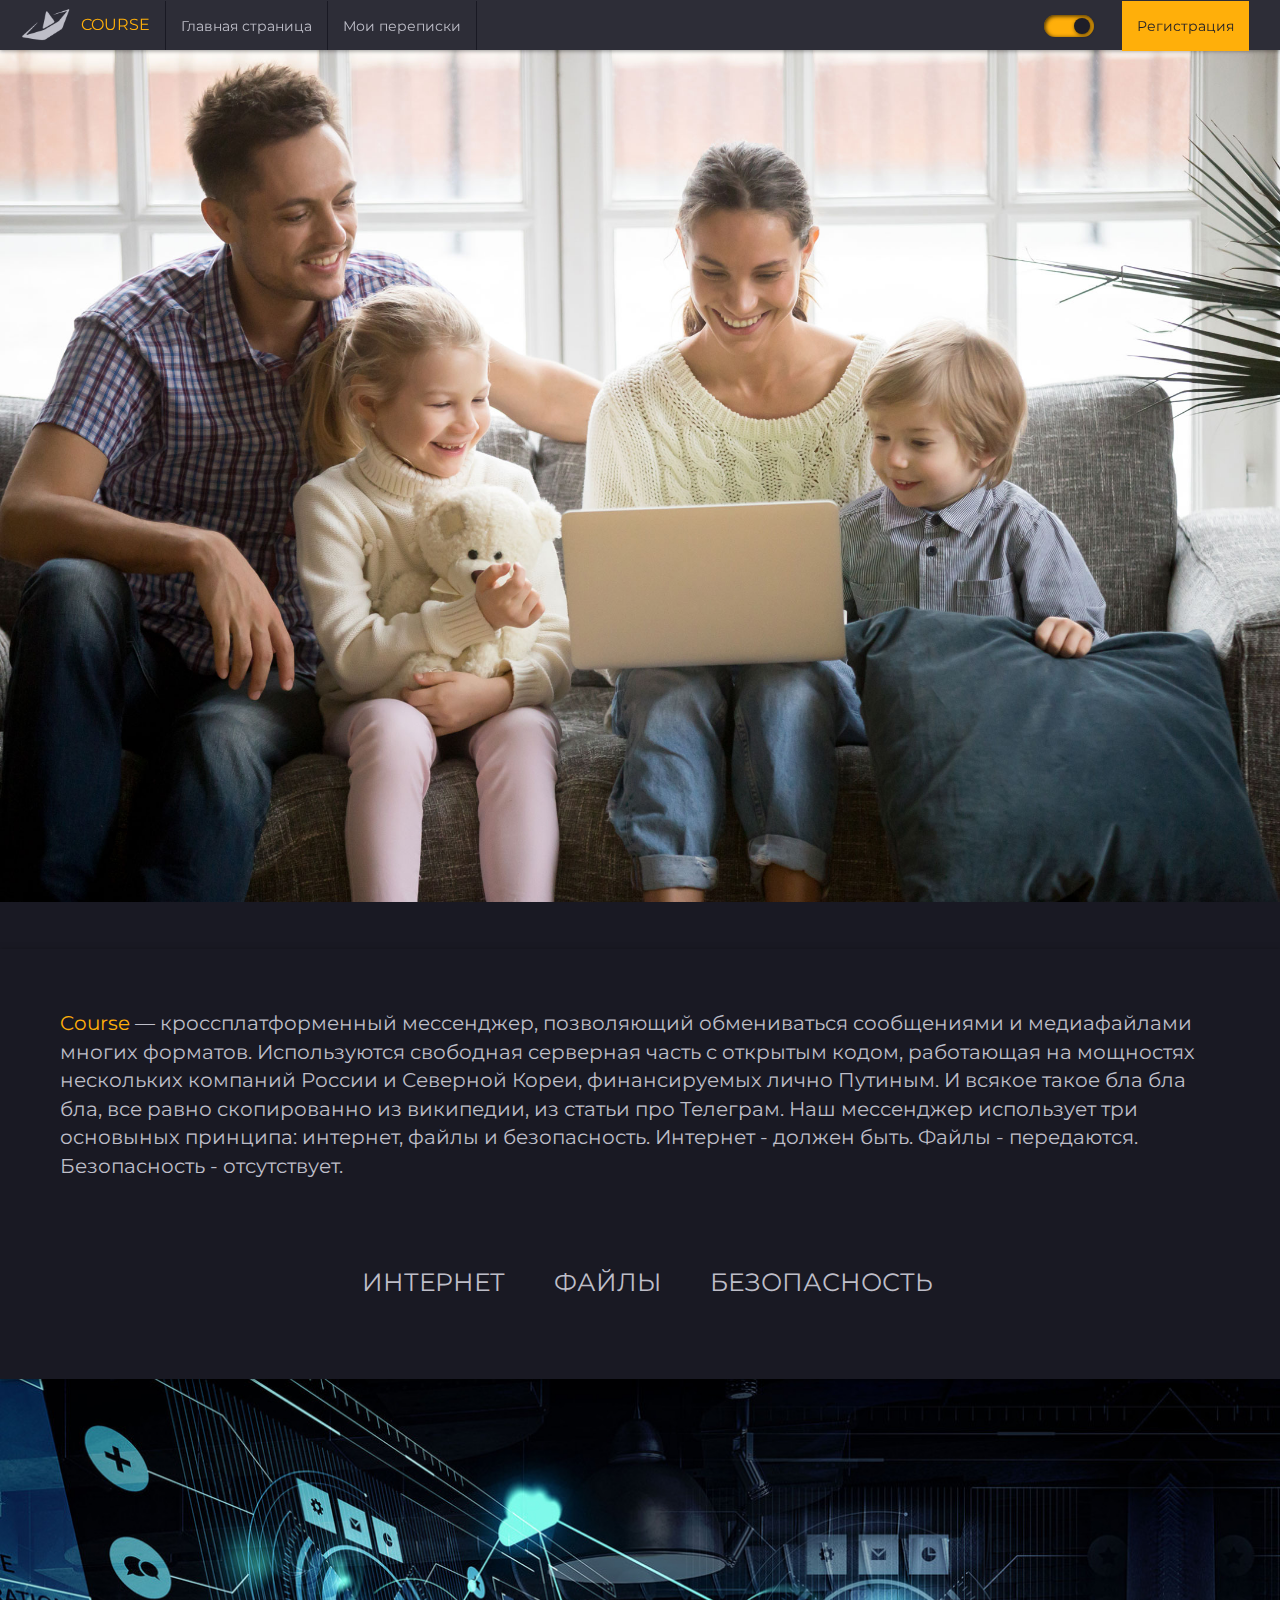
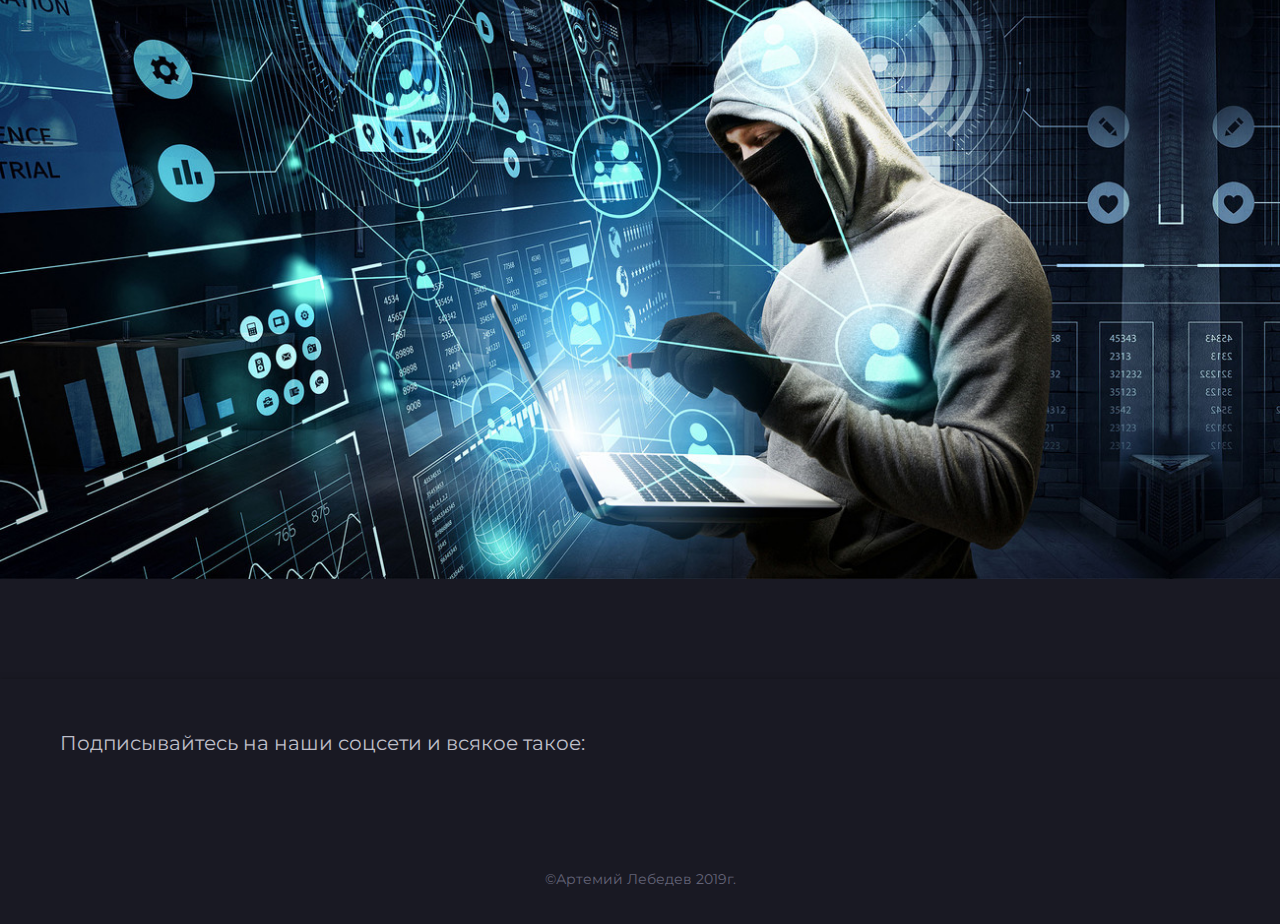
==== index.html @ b6688e8c "Add files via upload" ====
<!DOCTYPE html>
<html>
  <head>
    <title>Course</title>
    <meta charset="utf-8">
    <meta name="viewport" content="width=device-width, initial-scale=1.0">
    <!-- Bootstrap -->
    <link href="css/bootstrap.min.css" rel="stylesheet" media="screen">
    <link href="css/style.css" rel="stylesheet">
    <link href="css/main.css" rel="stylesheet">
    <link rel="stylesheet" href="https://use.fontawesome.com/releases/v5.4.1/css/all.css" integrity="sha384-5sAR7xN1Nv6T6+dT2mhtzEpVJvfS3NScPQTrOxhwjIuvcA67KV2R5Jz6kr4abQsz" crossorigin="anonymous">
    <link href="https://fonts.googleapis.com/css?family=Open+Sans+Condensed:300|Montserrat|Roboto" rel="stylesheet">
    <script src="https://ajax.googleapis.com/ajax/libs/jquery/3.3.1/jquery.min.js"></script>
  </head>
  <body>
  	<nav class="navbar">
	  <div class="container-fluid">
	    <div class="navbar-header">
	      <button type="button" class="navbar-toggle collapsed" data-toggle="collapse" data-target="#navbar-main" style="width: 44px; border: 1px solid white; ">
	        <i class="fa fa-bars" style="color: white;"></i>
	      </button>
	      <a class="logo" href="index.html" style="padding-top: 12px; padding-left: 5px; padding-bottom: 0px; padding-right: 15px;"><img src="images/logo1.png" height="50" class="d-inline-block align-top" alt=""/><span style="padding-left: 10px; color: rgb(255,175,10);">COURSE<span></a>
	    </div>
	    <div class="collapse navbar-collapse" id="navbar-main">
	      	<ul class="nav navbar-nav" style="float: left;">
	      		<li><div class="separator"></div></li>
		        <li><a href="index.html">Главная страница</a></li>
		        <li><div class="separator"></div></li>
		        <li><a href="messages.html">Мои переписки</a></li>
		        <li><div class="separator"></div></li>
	        </ul>
	        <ul class="nav navbar-nav" style="float: right;">
	        	<li><i class="fas fa-sun icon" style="float: left;"></i></li>
		        <li><div><a href="#"><div class="dt-button"><div class="btn-circle"></div></div></a></div></li>
		        <li><i class="fas fa-moon icon" style="font-size: 17px; margin-top: 17px; margin-right: 14px;"></i></li>
		        <li id="reg-button"><a href="register.html">Регистрация</a></li>
	        </il>
	    </div>
	  </div>
	</nav>
	<div class="nav-space"></div>
	<div id="course-circle">
		<div id="course-circle1">
			<img src="images/logo3.png" height="160" style="margin-left: 140px; margin-top: 60px;">
			<p id="c-name">COURSE</p>
			<p id="c-text">Это новый модный мессенджер которым уже пользуется <br> вся твоя школа</p>
		</div>
	</div>
	<div id="bg-fam">
		<div id="course-circle-d">
			<div id="course-circle1">
				<img src="images/logo3.png" height="160" style="margin-left: 140px; margin-top: 60px;">
				<p id="c-name">COURSE</p>
				<p id="c-text">Это новый модный мессенджер которым уже пользуется <br> вся твоя школа</p>
			</div>
		</div>
	</div>
	<div class="d-block">
		<span style="color: rgb(255,175,10);">Course</span> — кроссплатформенный мессенджер, позволяющий обмениваться сообщениями и медиафайлами многих форматов. Используются свободная серверная часть c открытым кодом, работающая на мощностях нескольких компаний России и Северной Кореи, финансируемых лично Путиным. И всякое такое бла бла бла, все равно скопированно из википедии, из статьи про Телеграм.
		Наш мессенджер использует три основыных принципа: интернет, файлы и безопасность. Интернет - должен быть. Файлы - передаются. Безопасность - отсутствует.<br><br><br>
		<p style="font-size: 25px; color: rgb(190,190,200); text-align: center;">
		<i class="fas fa-globe" style="font-size: 50px; color: rgb(255,175,10);"></i>&nbsp&nbspИНТЕРНЕТ&nbsp&nbsp&nbsp&nbsp
		<i class="fas fa-file-upload"style="font-size: 50px; color: rgb(255,175,10);"></i>&nbsp&nbspФАЙЛЫ&nbsp&nbsp&nbsp&nbsp
		<i class="fas fa-shield-alt" style="font-size: 50px; color: rgb(255,175,10);"></i>&nbsp&nbspБЕЗОПАСНОСТЬ</p>
	</div>
	<div id="bg-cyb">
		<div class="d-block" id="hacker">
			<div class="d-block" id="hacker-d">
				<span style="font-size: 40px; color: rgb(255,175,10);">Безопасность</span><br><br>
				Крутой хакер стоит с флешкой в руках, но взламывать то ничего и не надо. Все ключи шифрования итак валяются в свободном доступе в интернете!
			</div>
		</div>
	</div>
	<div class="d-block" style="padding-top: 50px; padding-bottom: 25px;">
		Подписывайтесь на наши соцсети и всякое такое:
		<p class="mlink" style="font-size: 50px; color: rgb(190,190,200); padding-top: 15px; padding-bottom: 15px;">
			<a href="https://vk.com" target="_blank"><i class="fab fa-vk"></i></a>&nbsp
			<a href="https://instagram.com" target="_blank"><i class="fab fa-instagram"></i>&nbsp
			<a href="https://facebook.com" target="_blank"><i class="fab fa-facebook-square"></i>&nbsp
			<a href="https://youtube.com" target="_blank"><i class="fab fa-youtube"></i>&nbsp
			<a href="https://t.me" target="_blank"><i class="fab fa-telegram-plane"></i>&nbsp
		</p>
		<p style="font-size: 14px; color: rgb(100,100,120); text-align: center;">©Артемий Лебедев 2019г.</p>
	</div>
    <script src="js/bootstrap.min.js"></script>
    <script src="js/circle-control.js"></script>
  </body>
</html>
---- css/style.css ----
﻿.navbar
{
	box-shadow: 0 1px 4px rgba(0,0,0,0.4);
	background-color: rgb(45, 45, 55);
	height: 50px;
	margin: 0 auto;
	border-radius: 0px;
	position: fixed;
	z-index: 999;
	width: 100%;
}

.navbar-nav a, .navbar a{
  color: rgb(190,190,200);
  font-family: 'Montserrat', sans-serif;
}

.dropdown:hover > .dropdown-menu { 
  display: block;
}

.dropdown-menu { 
    background-color: rgb(45, 45, 55);
    box-shadow: none;
    border-radius: 0px;
    border: none;
    font-family: 'Montserrat', sans-serif;
    font-size: 14px;
} 

.dropdown-menu a{ 
	color: white !important;
}

.nav a:hover{
	background-color: rgb(30, 30, 40) !important;
}

.open a{
	background-color: rgba(0,0,0,0.33) !important;
}

body
{
	background-color: rgb(25, 25, 35);
}

.separator{
	height: 49px;
	width: 1px;
	background-color: rgb(25, 25, 35);
}

a{
	text-decoration: none !important;
}

.logo{
	font-size: 16px;
}

.dt-button{
	margin-left: 12px;
	margin-top: 14px;
	border-radius: 100px;
	height: 22px;
	width: 50px;
	background-color: rgb(255,175,10);
	box-shadow: inset 1px 1px 4px rgba(0,0,0,0.8);
	padding-top: 3px;
}

.icon{
	color: rgb(190,190,200);
	font-size: 20px;
	margin-left: 14px;
	margin-top: 14px;
}

.btn-circle{
	width: 16px;
	height: 16px;
	border-radius: 100px;
	box-shadow: 1px 1px 4px rgba(0,0,0,0.7);
	background-color: rgb(30, 30, 40);
	margin-left: 30px;
}

#reg-button a{
	background-color: rgb(255,175,10); 
	color: rgb(30,30,40);
}

#reg-button a:hover{
	background-color: rgb(220,150,0) !important;
}

.nav-space{
	height: 49px;
	width: 100%;
}
---- css/main.css ----
﻿#bg-fam{
	background: url(../images/family.jpg) no-repeat;
	background-size: 100%;
	height: 900px;
	width: 100%;
	z-index: -999;
}

#bg-cyb{
	position: relative;
	background: url(../images/cyber.jpg) no-repeat;
	background-size: 100%;
	height: 900px;
	width: 100%;
	z-index: -999;
	padding-top: 150px; 
}

#course-circle{
	display: none;
	animation: app 0.5s 1 ease-in-out;
	position: fixed;
	z-index: 998;
	margin: 0 auto;
	font-family: 'Montserrat', sans-serif;
	background-color: rgb(255,175,10);
	border-radius: 500px;
	width: 500px;
	height: 500px;
	box-shadow: 0px 2px 6px rgba(0,0,0,0.5);
	padding-top: 5px;
}

#course-circle-d{
	position: absolute;
	z-index: 998;
	font-family: 'Montserrat', sans-serif;
	background-color: rgb(255,175,10);
	border-radius: 500px;
	width: 500px;
	height: 500px;
	box-shadow: 0px 2px 6px rgba(0,0,0,0.5);
	padding-top: 5px;
	display: none;
}

#course-circle1{
	background-color: rgb(45,45,55);
	border-radius: 500px;
	width: 490px;
	height: 490px;
	margin-left: 5px;
	padding-right: 20px;
	padding-left: 20px;
}

#c-name{
	color: rgb(255,175,10);	
	font-size: 40px;
	text-align: center;
}

#c-text{
	color: rgb(190,190,200);
	font-size: 25px;
	text-align: center;
}

.d-block{
	position: relative;
	background-color: rgb(25,25,35);
	width: 100%;
	padding: 60px;
	font-family: 'Montserrat', sans-serif;
	color: rgb(190,190,200);
	font-size: 20px;
	box-shadow: 0px 2px 6px rgba(0,0,0,0.5);
}

#hacker {
	width: 40%;
	margin-left: 50px;
	background-color: rgb(255,175,10);
	padding: 5px;
	opacity: 0;
}

.hacker-anim {
	opacity: 1 !important;
	animation: hacker-app 0.5s 1 ease-in-out;
}

#hacker-d {
	width: 100%;
	background-color: rgb(25,25,35);
	box-shadow: none;
}

@keyframes hacker-app {
	from {
		opacity: 0;
		margin-left: 0;
	}
	to {
		opacity: 1;
		margin-left: 50px;
	}
}

@keyframes app {
	from {
		opacity: 0;
	}
	to {
		opacity: 1;
	}
}

.mlink a{
	transition: color 0.2s ease-in-out;
	color: rgb(190,190,200);
}

.mlink a:hover {
	color: rgb(255,175,10);
}
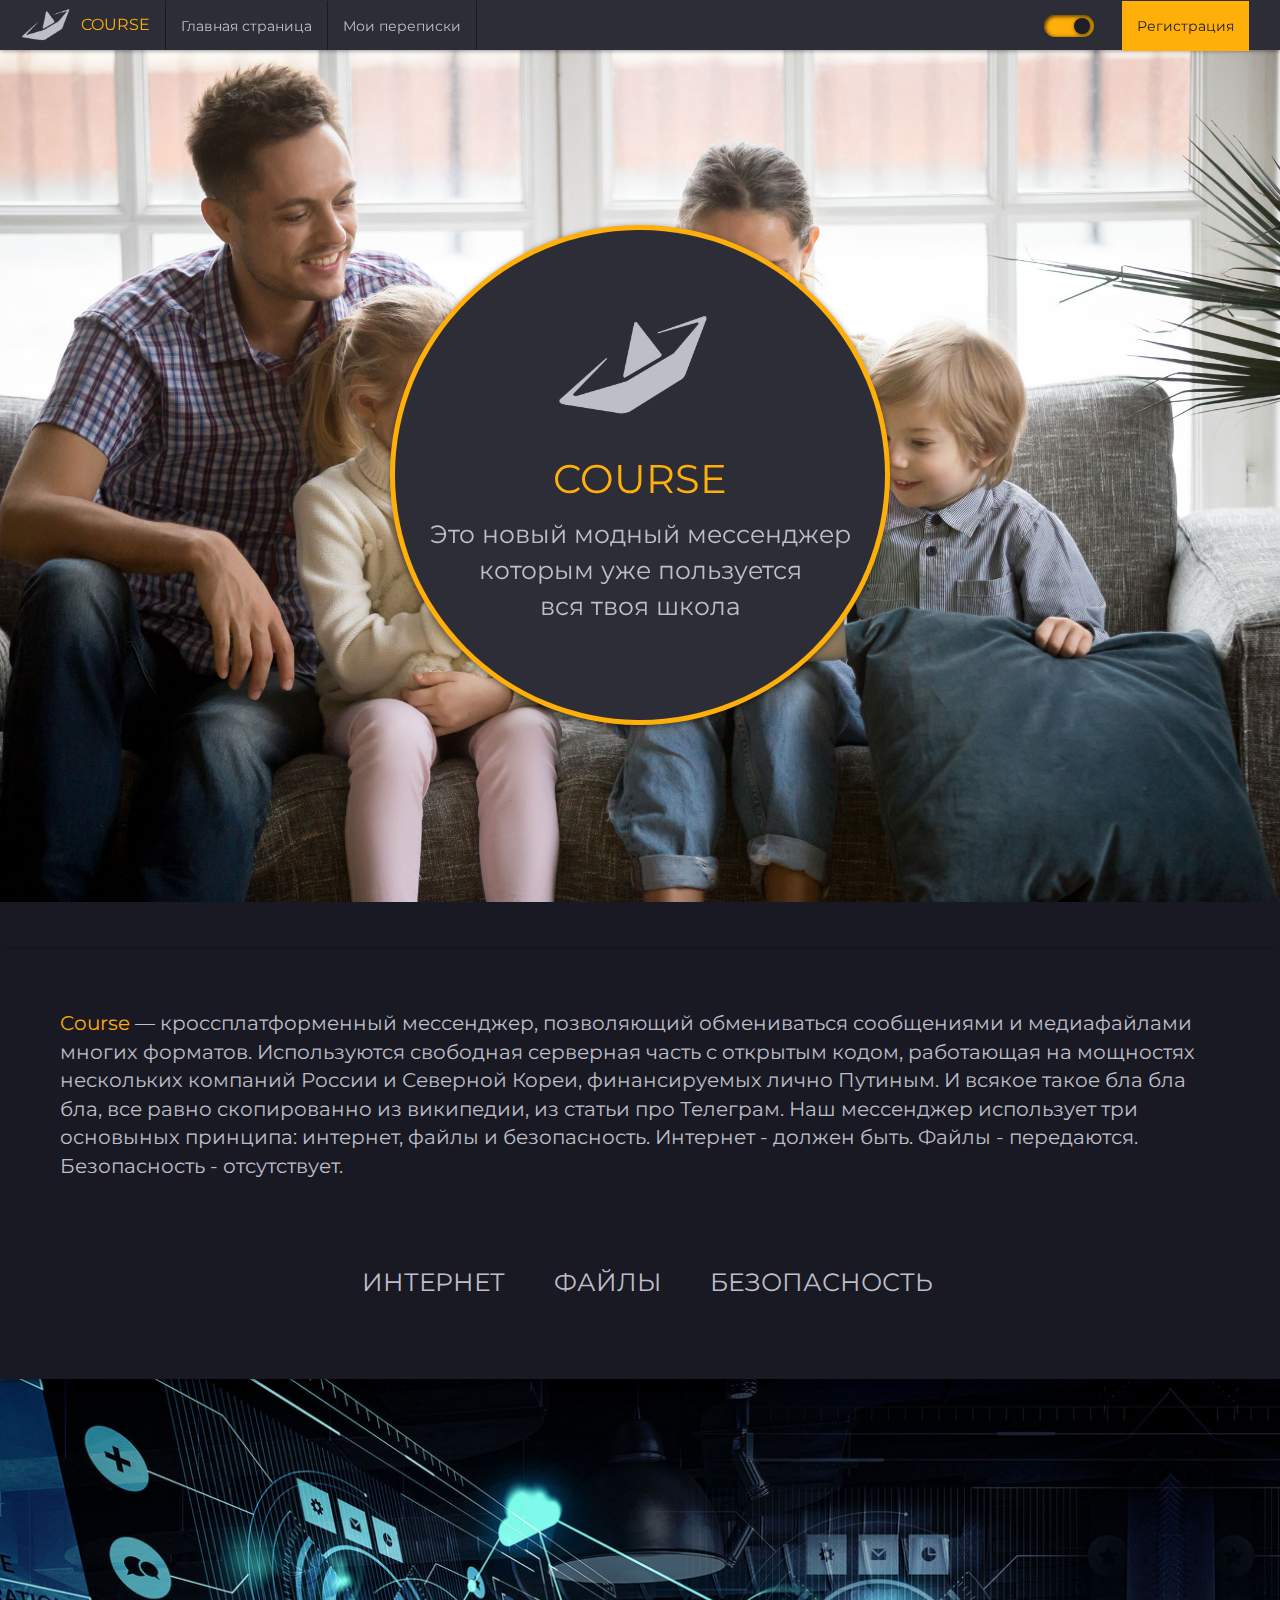
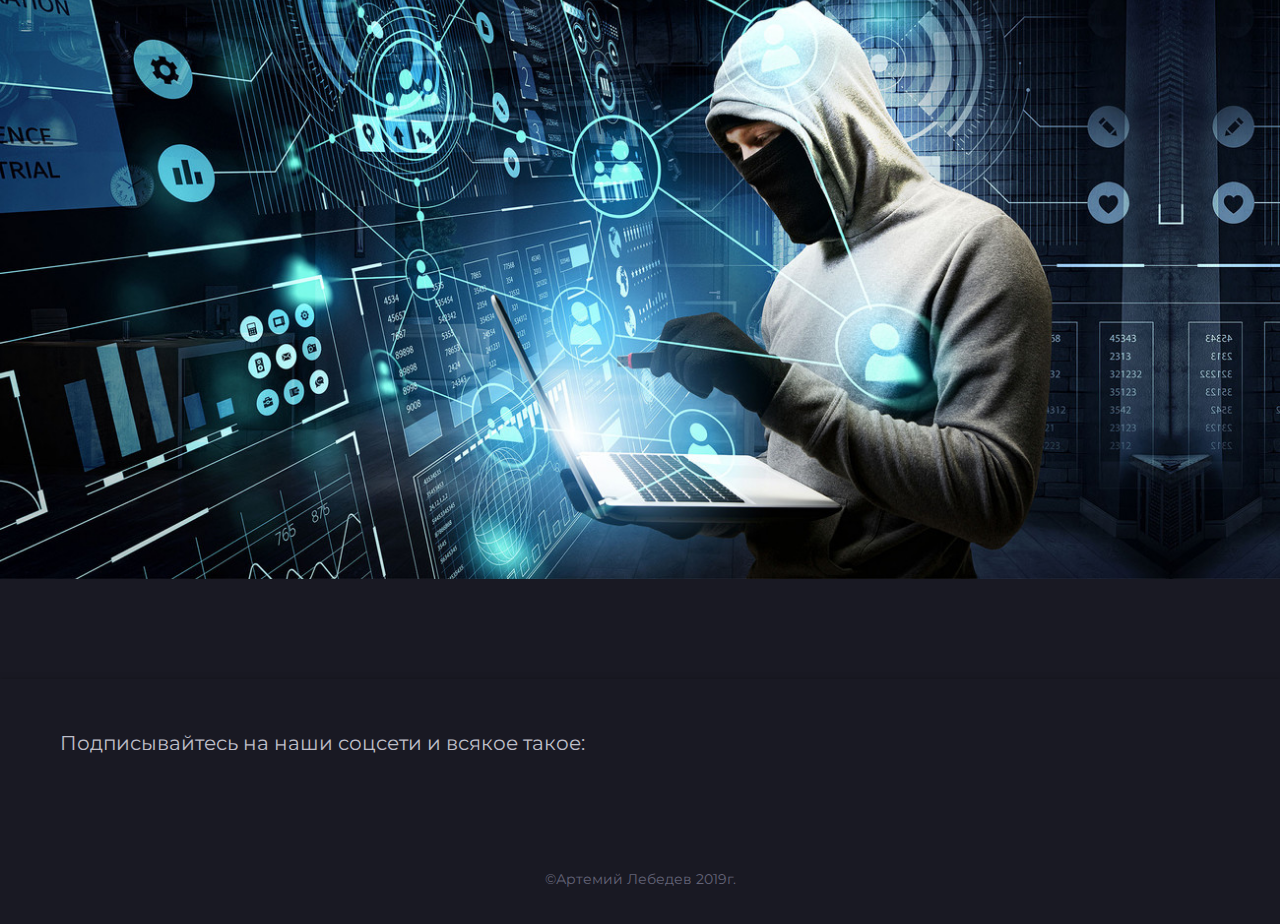
==== commit 2e5d0be9: "Add files via upload" ====
--- a/index.html
+++ b/index.html
@@ -83,6 +83,6 @@
 		<p style="font-size: 14px; color: rgb(100,100,120); text-align: center;">©Артемий Лебедев 2019г.</p>
 	</div>
     <script src="js/bootstrap.min.js"></script>
-    <script src="js/circle-control.js"></script>
+    <script src="js/main-control.js"></script>
   </body>
 </html>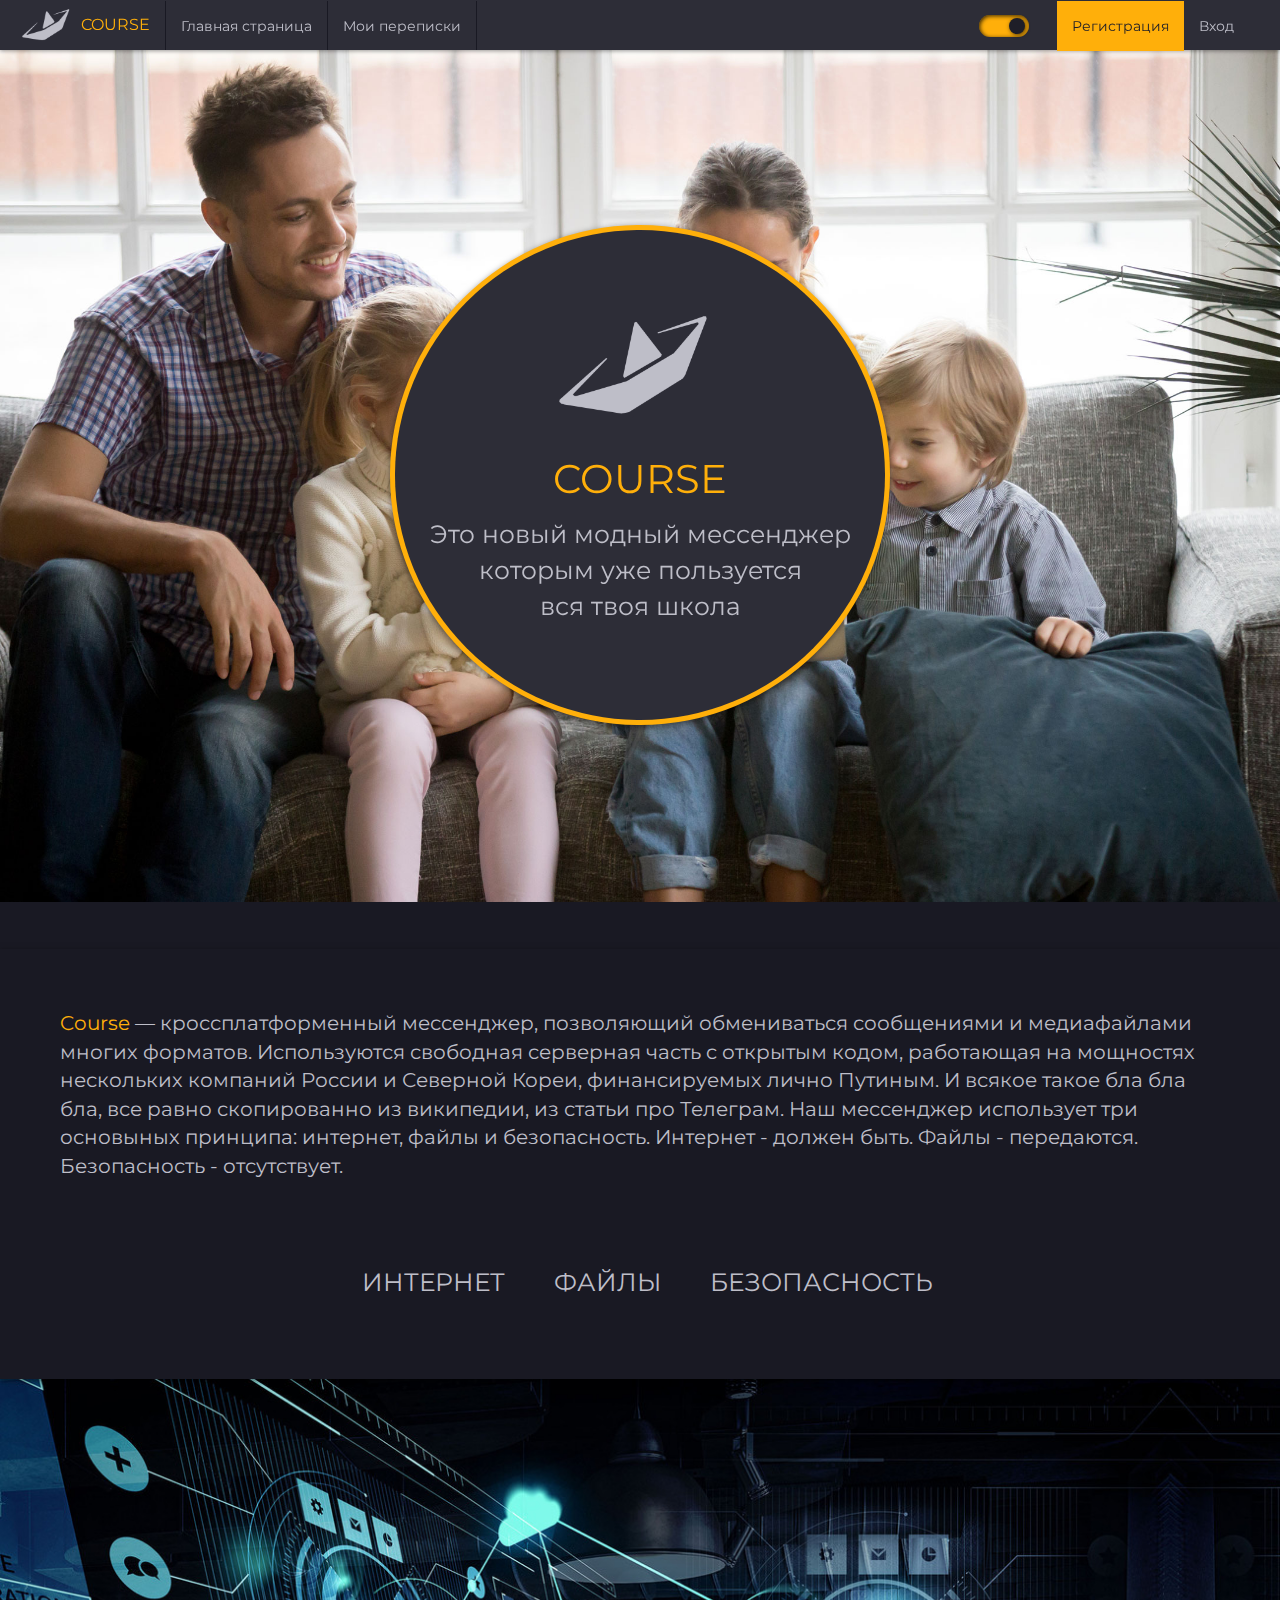
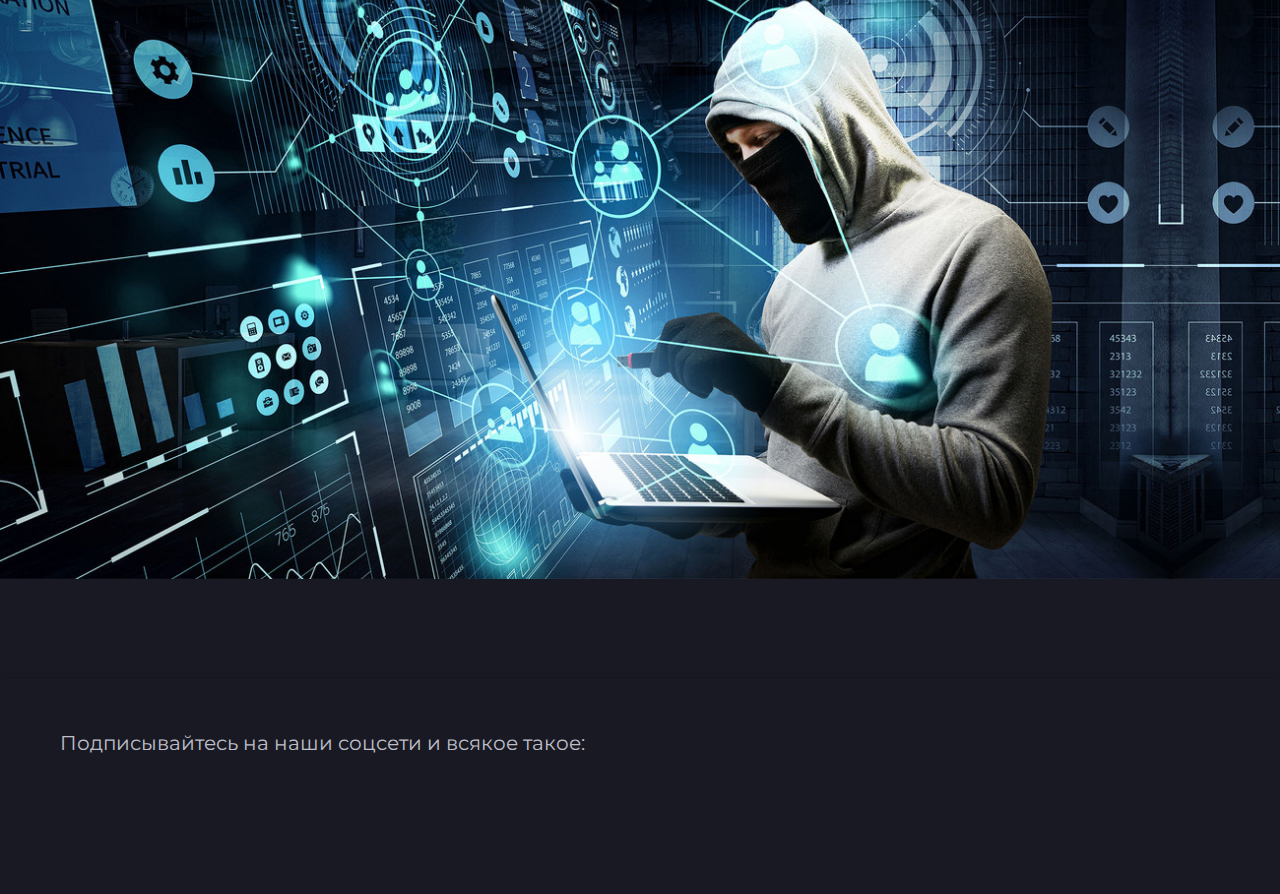
==== commit 2e06ea43: "Add files via upload" ====
--- a/index.html
+++ b/index.html
@@ -34,6 +34,7 @@
 		        <li><div><a href="#"><div class="dt-button"><div class="btn-circle"></div></div></a></div></li>
 		        <li><i class="fas fa-moon icon" style="font-size: 17px; margin-top: 17px; margin-right: 14px;"></i></li>
 		        <li id="reg-button"><a href="register.html">Регистрация</a></li>
+		        <li><a href="signin.html">Вход</a></li>
 	        </il>
 	    </div>
 	  </div>
@@ -75,12 +76,11 @@
 		Подписывайтесь на наши соцсети и всякое такое:
 		<p class="mlink" style="font-size: 50px; color: rgb(190,190,200); padding-top: 15px; padding-bottom: 15px;">
 			<a href="https://vk.com" target="_blank"><i class="fab fa-vk"></i></a>&nbsp
-			<a href="https://instagram.com" target="_blank"><i class="fab fa-instagram"></i>&nbsp
-			<a href="https://facebook.com" target="_blank"><i class="fab fa-facebook-square"></i>&nbsp
-			<a href="https://youtube.com" target="_blank"><i class="fab fa-youtube"></i>&nbsp
-			<a href="https://t.me" target="_blank"><i class="fab fa-telegram-plane"></i>&nbsp
+			<a href="https://instagram.com" target="_blank"><i class="fab fa-instagram"></i></a>&nbsp
+			<a href="https://facebook.com" target="_blank"><i class="fab fa-facebook-square"></i></a>&nbsp
+			<a href="https://youtube.com" target="_blank"><i class="fab fa-youtube"></i></a>&nbsp
+			<a href="https://t.me" target="_blank"><i class="fab fa-telegram-plane"></i></a>&nbsp
 		</p>
-		<p style="font-size: 14px; color: rgb(100,100,120); text-align: center;">©Артемий Лебедев 2019г.</p>
 	</div>
     <script src="js/bootstrap.min.js"></script>
     <script src="js/main-control.js"></script>
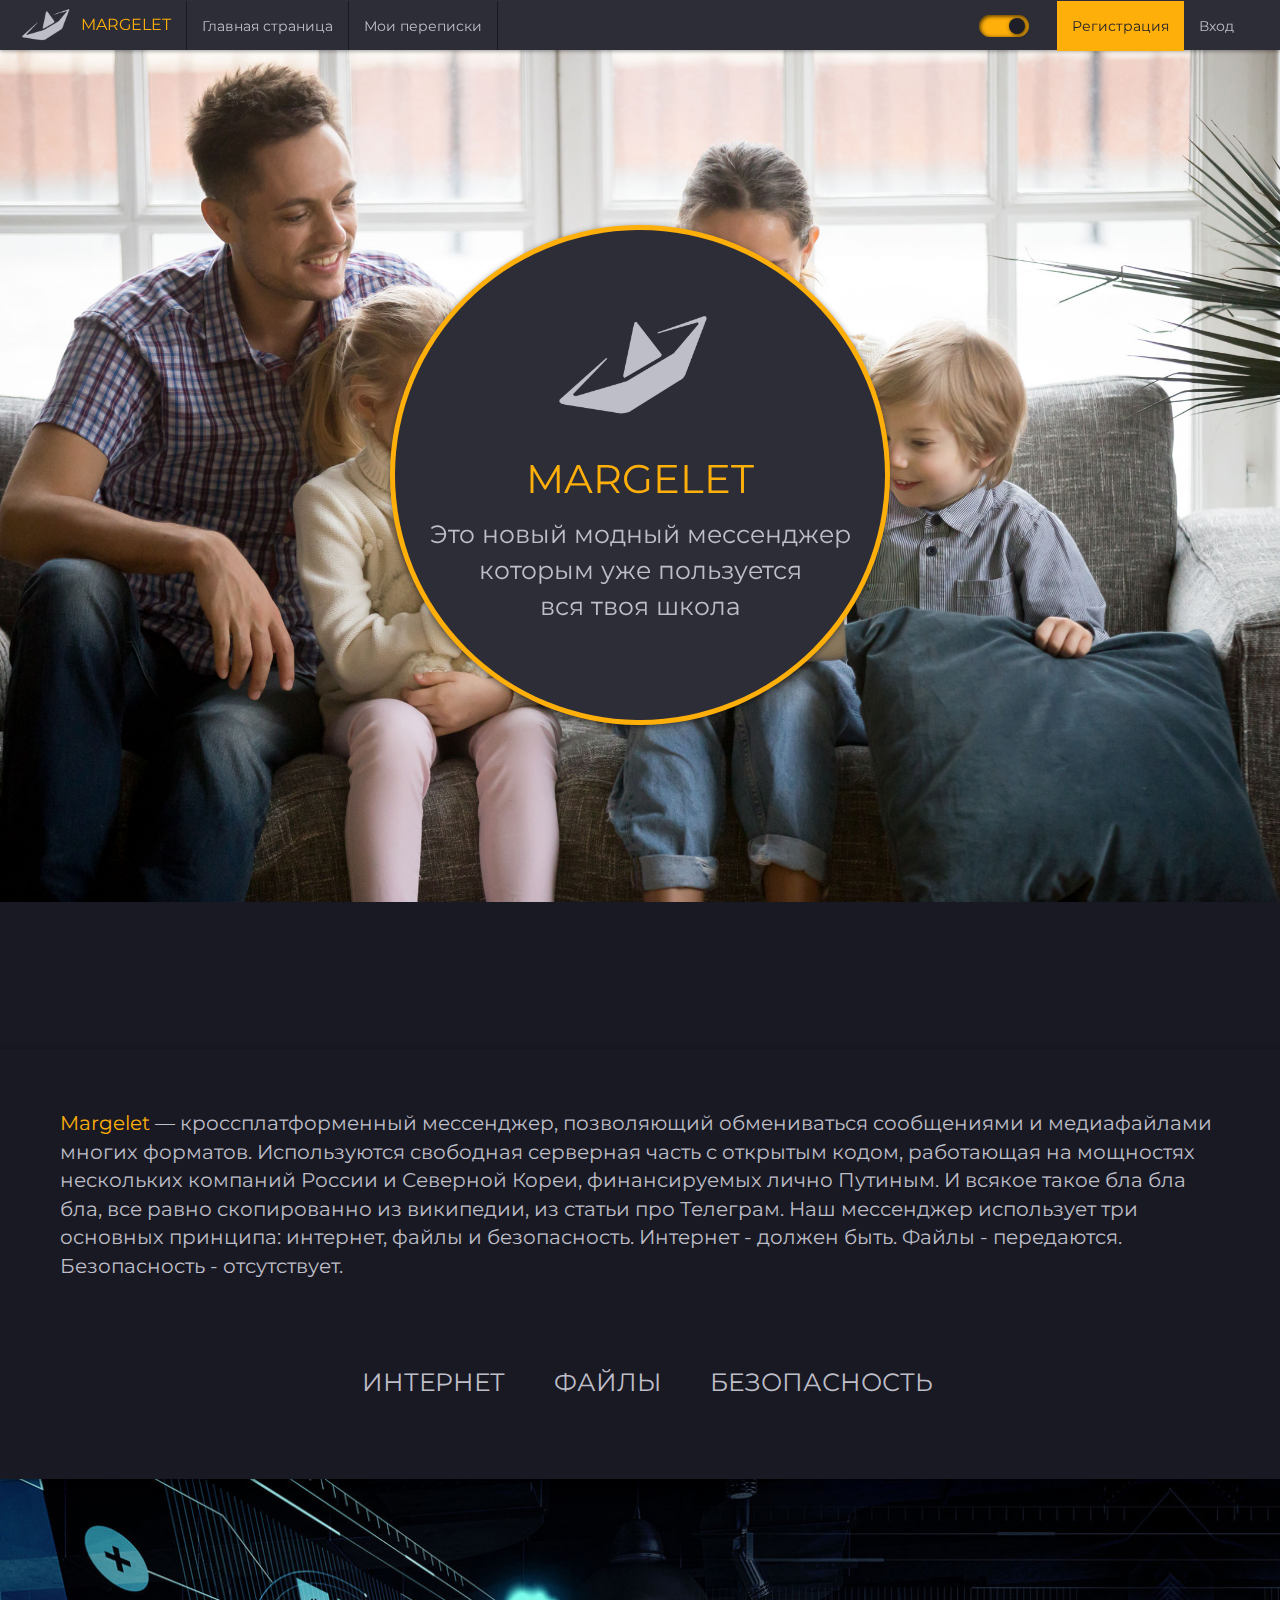
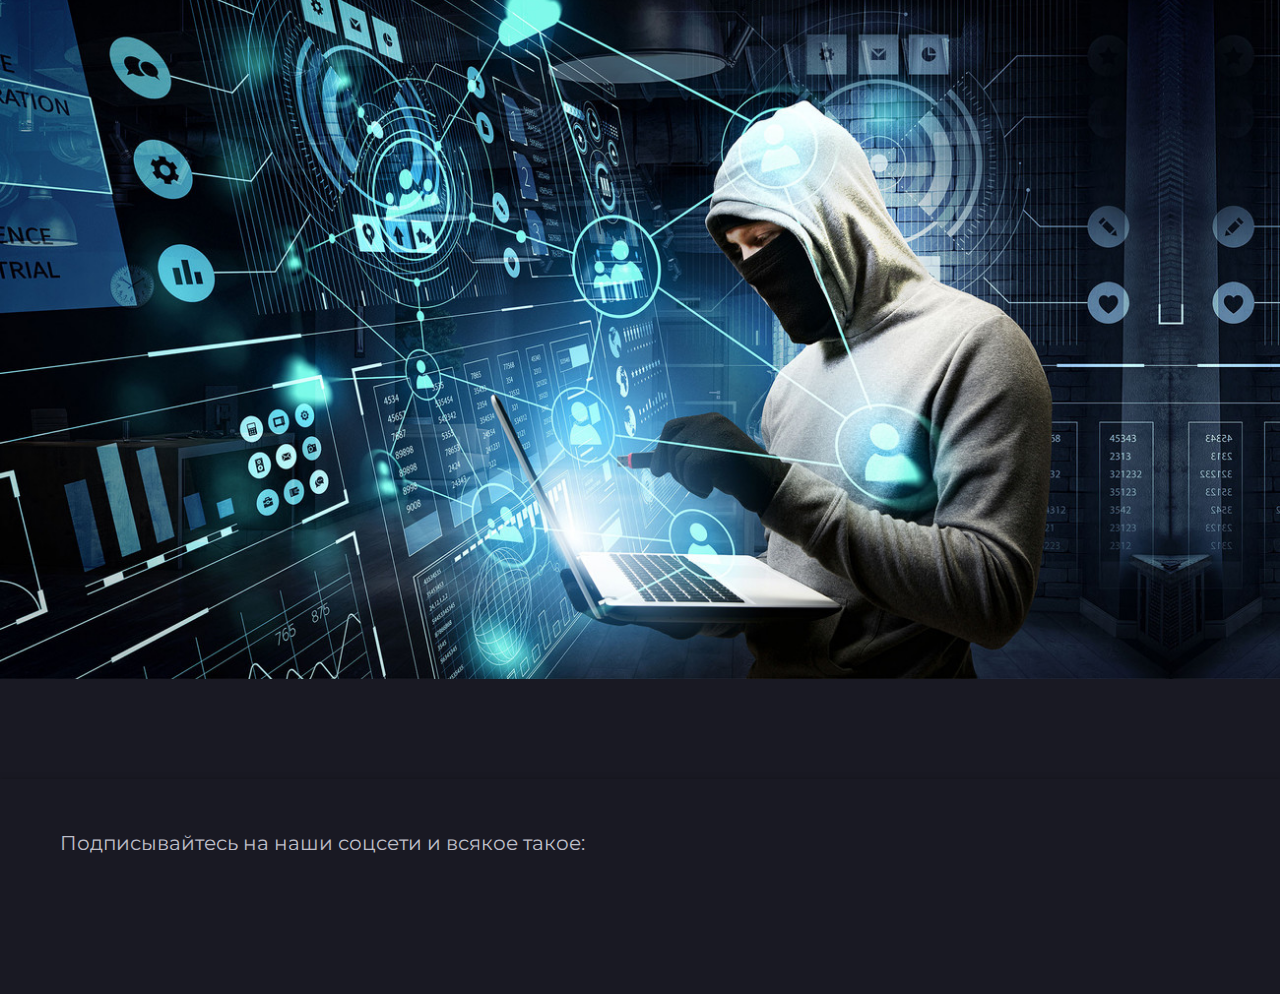
==== commit c4c87a3c: "Add files via upload" ====
--- a/index.html
+++ b/index.html
@@ -1,7 +1,7 @@
 <!DOCTYPE html>
 <html>
   <head>
-    <title>Course</title>
+    <title>Margelet</title>
     <meta charset="utf-8">
     <meta name="viewport" content="width=device-width, initial-scale=1.0">
     <!-- Bootstrap -->
@@ -19,15 +19,15 @@
 	      <button type="button" class="navbar-toggle collapsed" data-toggle="collapse" data-target="#navbar-main" style="width: 44px; border: 1px solid white; ">
 	        <i class="fa fa-bars" style="color: white;"></i>
 	      </button>
-	      <a class="logo" href="index.html" style="padding-top: 12px; padding-left: 5px; padding-bottom: 0px; padding-right: 15px;"><img src="images/logo1.png" height="50" class="d-inline-block align-top" alt=""/><span style="padding-left: 10px; color: rgb(255,175,10);">COURSE<span></a>
+	      <a class="logo" href="index.html" style="padding-top: 12px; padding-left: 5px; padding-bottom: 0px; padding-right: 15px;"><img src="images/logo1.png" height="50" class="d-inline-block align-top" alt=""/><span style="padding-left: 10px; color: rgb(255,175,10);">MARGELET<span></a>
 	    </div>
 	    <div class="collapse navbar-collapse" id="navbar-main">
 	      	<ul class="nav navbar-nav" style="float: left;">
-	      		<li><div class="separator"></div></li>
+	      		<li><div class="separator-r"></div></li>
 		        <li><a href="index.html">Главная страница</a></li>
-		        <li><div class="separator"></div></li>
+		        <li><div class="separator-r"></div></li>
 		        <li><a href="messages.html">Мои переписки</a></li>
-		        <li><div class="separator"></div></li>
+		        <li><div class="separator-l"></div></li>
 	        </ul>
 	        <ul class="nav navbar-nav" style="float: right;">
 	        	<li><i class="fas fa-sun icon" style="float: left;"></i></li>
@@ -43,7 +43,7 @@
 	<div id="course-circle">
 		<div id="course-circle1">
 			<img src="images/logo3.png" height="160" style="margin-left: 140px; margin-top: 60px;">
-			<p id="c-name">COURSE</p>
+			<p id="c-name">MARGELET</p>
 			<p id="c-text">Это новый модный мессенджер которым уже пользуется <br> вся твоя школа</p>
 		</div>
 	</div>
@@ -51,14 +51,14 @@
 		<div id="course-circle-d">
 			<div id="course-circle1">
 				<img src="images/logo3.png" height="160" style="margin-left: 140px; margin-top: 60px;">
-				<p id="c-name">COURSE</p>
+				<p id="c-name">MARGELET</p>
 				<p id="c-text">Это новый модный мессенджер которым уже пользуется <br> вся твоя школа</p>
 			</div>
 		</div>
 	</div>
 	<div class="d-block">
-		<span style="color: rgb(255,175,10);">Course</span> — кроссплатформенный мессенджер, позволяющий обмениваться сообщениями и медиафайлами многих форматов. Используются свободная серверная часть c открытым кодом, работающая на мощностях нескольких компаний России и Северной Кореи, финансируемых лично Путиным. И всякое такое бла бла бла, все равно скопированно из википедии, из статьи про Телеграм.
-		Наш мессенджер использует три основыных принципа: интернет, файлы и безопасность. Интернет - должен быть. Файлы - передаются. Безопасность - отсутствует.<br><br><br>
+		<span style="color: rgb(255,175,10);">Margelet</span> — кроссплатформенный мессенджер, позволяющий обмениваться сообщениями и медиафайлами многих форматов. Используются свободная серверная часть c открытым кодом, работающая на мощностях нескольких компаний России и Северной Кореи, финансируемых лично Путиным. И всякое такое бла бла бла, все равно скопированно из википедии, из статьи про Телеграм.
+		Наш мессенджер использует три основных принципа: интернет, файлы и безопасность. Интернет - должен быть. Файлы - передаются. Безопасность - отсутствует.<br><br><br>
 		<p style="font-size: 25px; color: rgb(190,190,200); text-align: center;">
 		<i class="fas fa-globe" style="font-size: 50px; color: rgb(255,175,10);"></i>&nbsp&nbspИНТЕРНЕТ&nbsp&nbsp&nbsp&nbsp
 		<i class="fas fa-file-upload"style="font-size: 50px; color: rgb(255,175,10);"></i>&nbsp&nbspФАЙЛЫ&nbsp&nbsp&nbsp&nbsp
--- a/css/style.css
+++ b/css/style.css
@@ -45,10 +45,14 @@
 	background-color: rgb(25, 25, 35);
 }
 
-.separator{
+.separator-r{
 	height: 49px;
-	width: 1px;
-	background-color: rgb(25, 25, 35);
+	border-right: 1px solid rgb(25,25,35);
+}
+
+.separator-l{
+	height: 49px;
+	border-left: 1px solid rgb(25,25,35);
 }
 
 a{
--- a/css/main.css
+++ b/css/main.css
@@ -1,7 +1,7 @@
 ﻿#bg-fam{
 	background: url(../images/family.jpg) no-repeat;
 	background-size: 100%;
-	height: 900px;
+	height: 1000px;
 	width: 100%;
 	z-index: -999;
 }
@@ -94,6 +94,7 @@
 	width: 100%;
 	background-color: rgb(25,25,35);
 	box-shadow: none;
+	padding-top: 45px;
 }
 
 @keyframes hacker-app {
